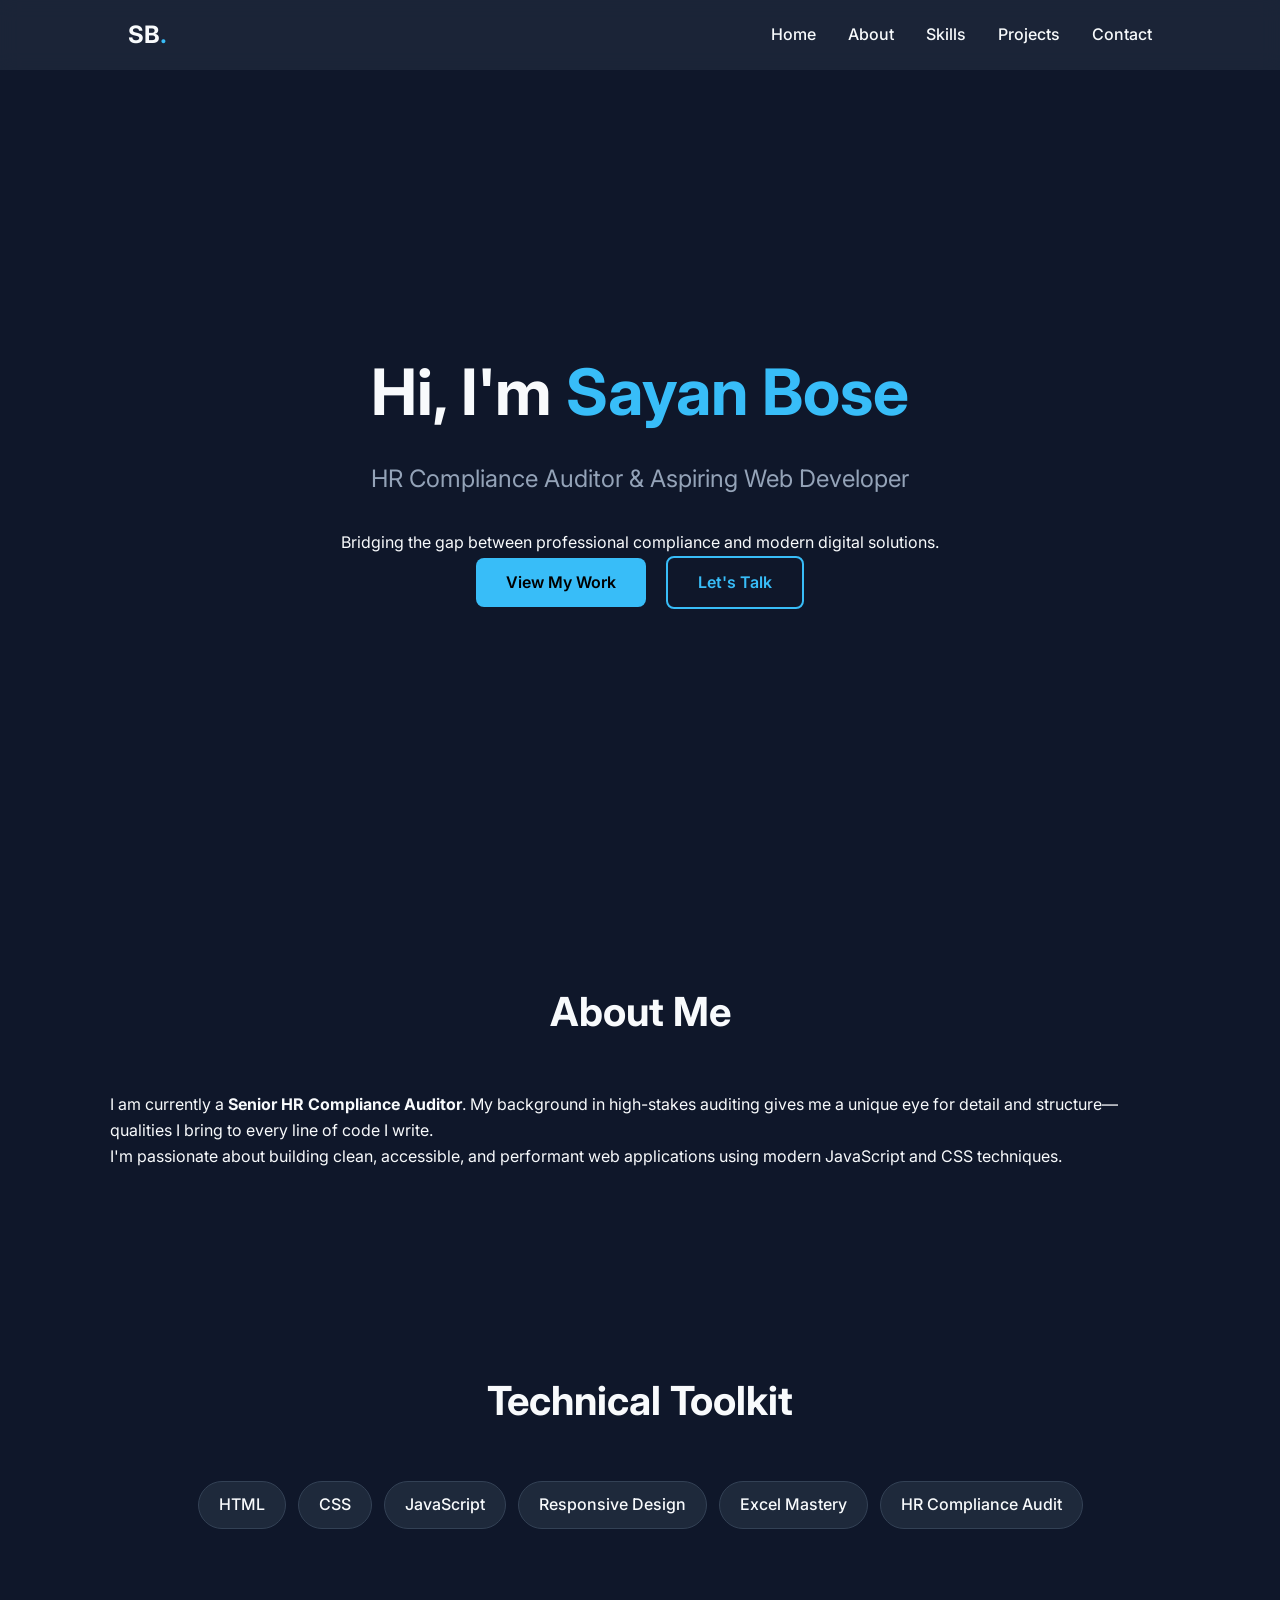
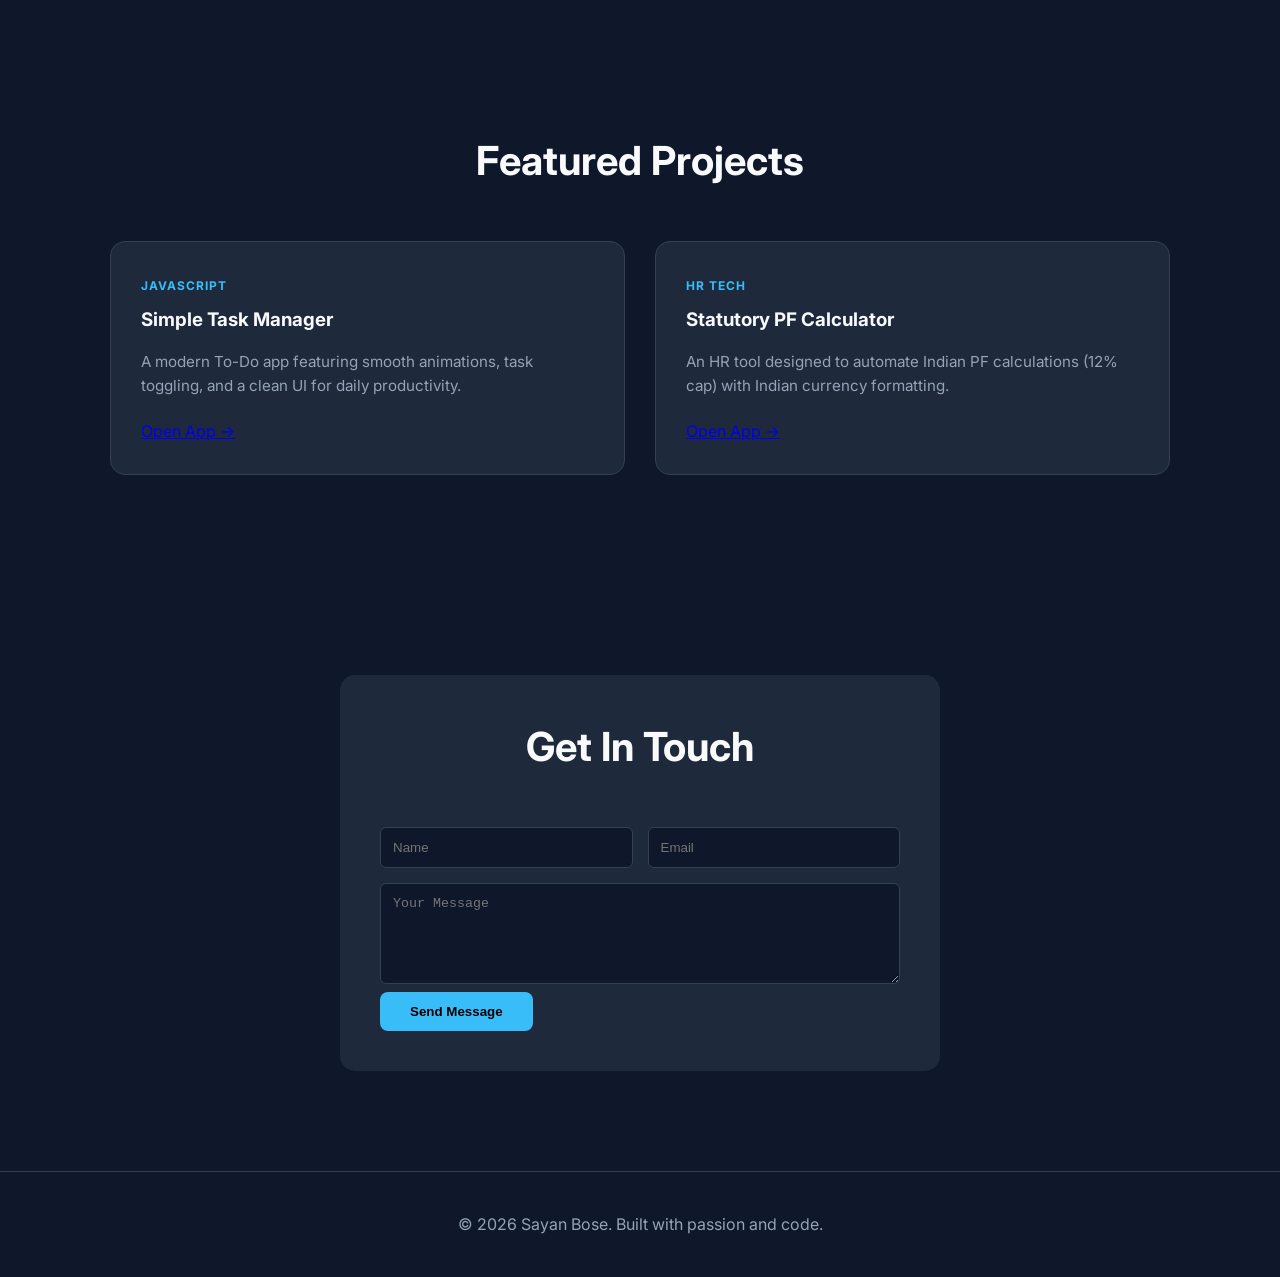
==== index.html @ a534878e "Rename SB-Portfolio.html to index.html" ====
<!DOCTYPE html>
<html lang="en">
<head>
    <meta charset="UTF-8">
    <meta name="viewport" content="width=device-width, initial-scale=1.0">
    <title>Sayan Bose | Portfolio</title>
    <link href="https://fonts.googleapis.com/css2?family=Inter:wght@300;400;600;700&display=swap" rel="stylesheet">
    <link rel="stylesheet" href="style.css">
</head>
<body>
    <header>
        <div class="logo">SB<span>.</span></div>
        <nav>
            <ul class="nav-links">
                <li><a href="#home">Home</a></li>
                <li><a href="#about">About</a></li>
                <li><a href="#skills">Skills</a></li>
                <li><a href="#projects">Projects</a></li>
                <li><a href="#contact">Contact</a></li>
            </ul>
        </nav>
    </header>

    <main>
        <section id="home" class="hero">
            <div class="hero-content">
                <h1>Hi, I'm <span class="highlight">Sayan Bose</span></h1>
                <p class="subtitle">HR Compliance Auditor & Aspiring Web Developer</p>
                <p>Bridging the gap between professional compliance and modern digital solutions.</p>
                <div class="cta-buttons">
                    <a href="#projects" class="btn primary">View My Work</a>
                    <a href="#contact" class="btn secondary">Let's Talk</a>
                </div>
            </div>
        </section>

        <section id="about">
            <div class="container">
                <h2>About Me</h2>
                <div class="about-grid">
                    <p>I am currently a <strong>Senior HR Compliance Auditor</strong>. My background in high-stakes auditing gives me a unique eye for detail and structure—qualities I bring to every line of code I write.</p>
                    <p>I'm passionate about building clean, accessible, and performant web applications using modern JavaScript and CSS techniques.</p>
                </div>
            </div>
        </section>

        <section id="skills">
            <div class="container">
                <h2>Technical Toolkit</h2>
                <div class="skills-grid">
                    <span class="skill-tag">HTML</span>
                    <span class="skill-tag">CSS</span>
                    <span class="skill-tag">JavaScript</span>
                    <span class="skill-tag">Responsive Design</span>
                    <span class="skill-tag">Excel Mastery</span>
                    <span class="skill-tag">HR Compliance Audit</span>
                </div>
            </div>
        </section>

       <section id="projects">
    <div class="container">
        <h2>Featured Projects</h2>
        <div class="projects-grid">
            
            <div class="project-card">
                <div class="project-tag">JavaScript</div>
                <h3>Simple Task Manager</h3>
                <p>A modern To-Do app featuring smooth animations, task toggling, and a clean UI for daily productivity.</p>
                <a href="Task-Manager.html" target="_blank" class="project-link">Open App →</a>
            </div>

            <div class="project-card">
                <div class="project-tag">HR Tech</div>
                <h3>Statutory PF Calculator</h3>
                <p>An HR tool designed to automate Indian PF calculations (12% cap) with Indian currency formatting.</p>
                <a href="Calculate.html" target="_blank" class="project-link">Open App →</a>
            </div>

        </div>
    </div>
</section>

        <section id="contact">
            <div class="container">
                <div class="form-wrapper">
                    <h2>Get In Touch</h2>
                    <form>
                        <div class="input-group" action="https://formspree.io/f/xdawlplo" method="POST">
                            <input type="text" placeholder="Name" required>
                            <input type="email" placeholder="Email" required>
                        </div>
                        <textarea rows="5" placeholder="Your Message" required></textarea>
                        <input type="hidden" name="_captcha" value="false">
                        <button type="submit" class="btn primary">Send Message</button>
                    </form>
                </div>
            </div>
        </section>
    </main>

    <footer>
        <p>© 2026 Sayan Bose. Built with passion and code.</p>
    </footer>
</body>
</html>
---- style.css ----
/* Reset default browser styles */
:root {
    --primary: #38bdf8;
   --primary-hover: #0ea5e9;
   --bg-dark: #0f172a;
    --bg-card: #1e293b;
    --text-main: #f8fafc;
    --text-muted: #94a3b8;
    --transition: all 0.3s ease;
}

* {
    margin: 0;
    padding: 0;
    box-sizing: border-box;
}

html {
    scroll-behavior: smooth;
}

body {
    font-family: 'Inter', sans-serif;
    background-color: var(--bg-dark);
    color: var(--text-main);
    line-height: 1.6;
}

.container {
    max-width: 1100px;
    margin: 0 auto;
    padding: 0 20px;
}

/* Header & Nav */
header {
    background: rgba(30, 41, 59, 0.8);
    backdrop-filter: blur(10px);
    padding: 1rem 10%;
    display: flex;
    justify-content: space-between;
    align-items: center;
    position: sticky;
    top: 0;
    z-index: 1000;
}

.logo {
    font-size: 1.5rem;
    font-weight: 700;
}

.logo span { color: var(--primary); }

.nav-links {
    list-style: none;
    display: flex;

    gap: 2rem;
}

.nav-links a {
    text-decoration: none;
    color: var(--text-main);
    font-weight: 500;
    transition: var(--transition);
}

.nav-links a:hover { color: var(--primary); }

/* Hero Section */
.hero {
    height: 90vh;
    display: flex;
    align-items: center;
    justify-content: center;
    text-align: center;
}

.hero h1 { font-size: clamp(2.5rem, 8vw, 4rem); margin-bottom: 1rem; }
.highlight { color: var(--primary); }
.subtitle { font-size: 1.5rem; color: var(--text-muted); margin-bottom: 2rem; }

/* Buttons */
.btn {
    padding: 12px 30px;
    border-radius: 8px;
    text-decoration: none;
    font-weight: 600;
    transition: var(--transition);
    display: inline-block;
    cursor: pointer;
    border: none;
}

.btn.primary { background: var(--primary); color: #000; margin-right: 1rem; }
.btn.primary:hover { background: var(--primary-hover); transform: translateY(-2px); }
.btn.secondary { border: 2px solid var(--primary); color: var(--primary); background: transparent; }
.btn.secondary:hover { background: var(--primary); color: #000; }

/* Sections */
section { padding: 100px 0; }
h2 { font-size: 2.5rem; margin-bottom: 3rem; text-align: center; }

/* Skills Tags */
.skills-grid {
    display: flex;
    flex-wrap: wrap;
    gap: 12px;
    justify-content: center;
}

.skill-tag {
    background: var(--bg-card);
    border: 1px solid #334155;
    padding: 10px 20px;
    border-radius: 50px;
    font-weight: 500;
}

/* Project Cards */
.project-card {
    background: var(--bg-card);
    padding: 2rem;
    border-radius: 12px;
    border: 1px solid #334155;
    max-width: 600px;
    margin: 0 auto;
    transition: var(--transition);
}

.project-card:hover { border-color: var(--primary); transform: scale(1.02); }

/* Contact Form */
.form-wrapper {
    max-width: 600px;
    margin: 0 auto;
    background: var(--bg-card);
    padding: 40px;
    border-radius: 15px;
}
/* Container for the cards */
.projects-grid {
    display: grid;
    grid-template-columns: repeat(auto-fit, minmax(300px, 1fr));
    gap: 30px;
    margin-top: 20px;
}

/* Enhancing the cards you already had */
.project-card {
    background: var(--bg-card);
    padding: 30px;
    border-radius: 15px;
    border: 1px solid #334155;
    transition: var(--transition);
    text-align: left; /* Better readability for projects */
}

.project-tag {
    display: inline-block;
    color: var(--primary);
    font-size: 0.75rem;
    font-weight: 700;
    text-transform: uppercase;
    letter-spacing: 1px;
    margin-bottom: 10px;
}

.project-card h3 {
    margin-bottom: 15px;
}

.project-card p {
    color: var(--text-muted);
    font-size: 0.95rem;
    margin-bottom: 20px;
}
form .input-group {
    display: grid;
    grid-template-columns: 1fr 1fr;
    gap: 15px;
    margin-bottom: 15px;
}

input, textarea {
    width: 100%;
    padding: 12px;
    background: #0f172a;
    border: 1px solid #334155;
    color: white;
    border-radius: 6px;
    outline: none;
}

input:focus, textarea:focus { border-color: var(--primary); }

/* Footer */
footer {
    text-align: center;
    padding: 40px;
    border-top: 1px solid #334155;
    color: var(--text-muted);
}

/* Mobile Responsive */
@media (max-width: 768px) {
    .nav-links { display: none; } /* Consider adding a burger menu later */
    form .input-group { grid-template-columns: 1fr; }
    .hero h1 { font-size: 2.5rem; }
}
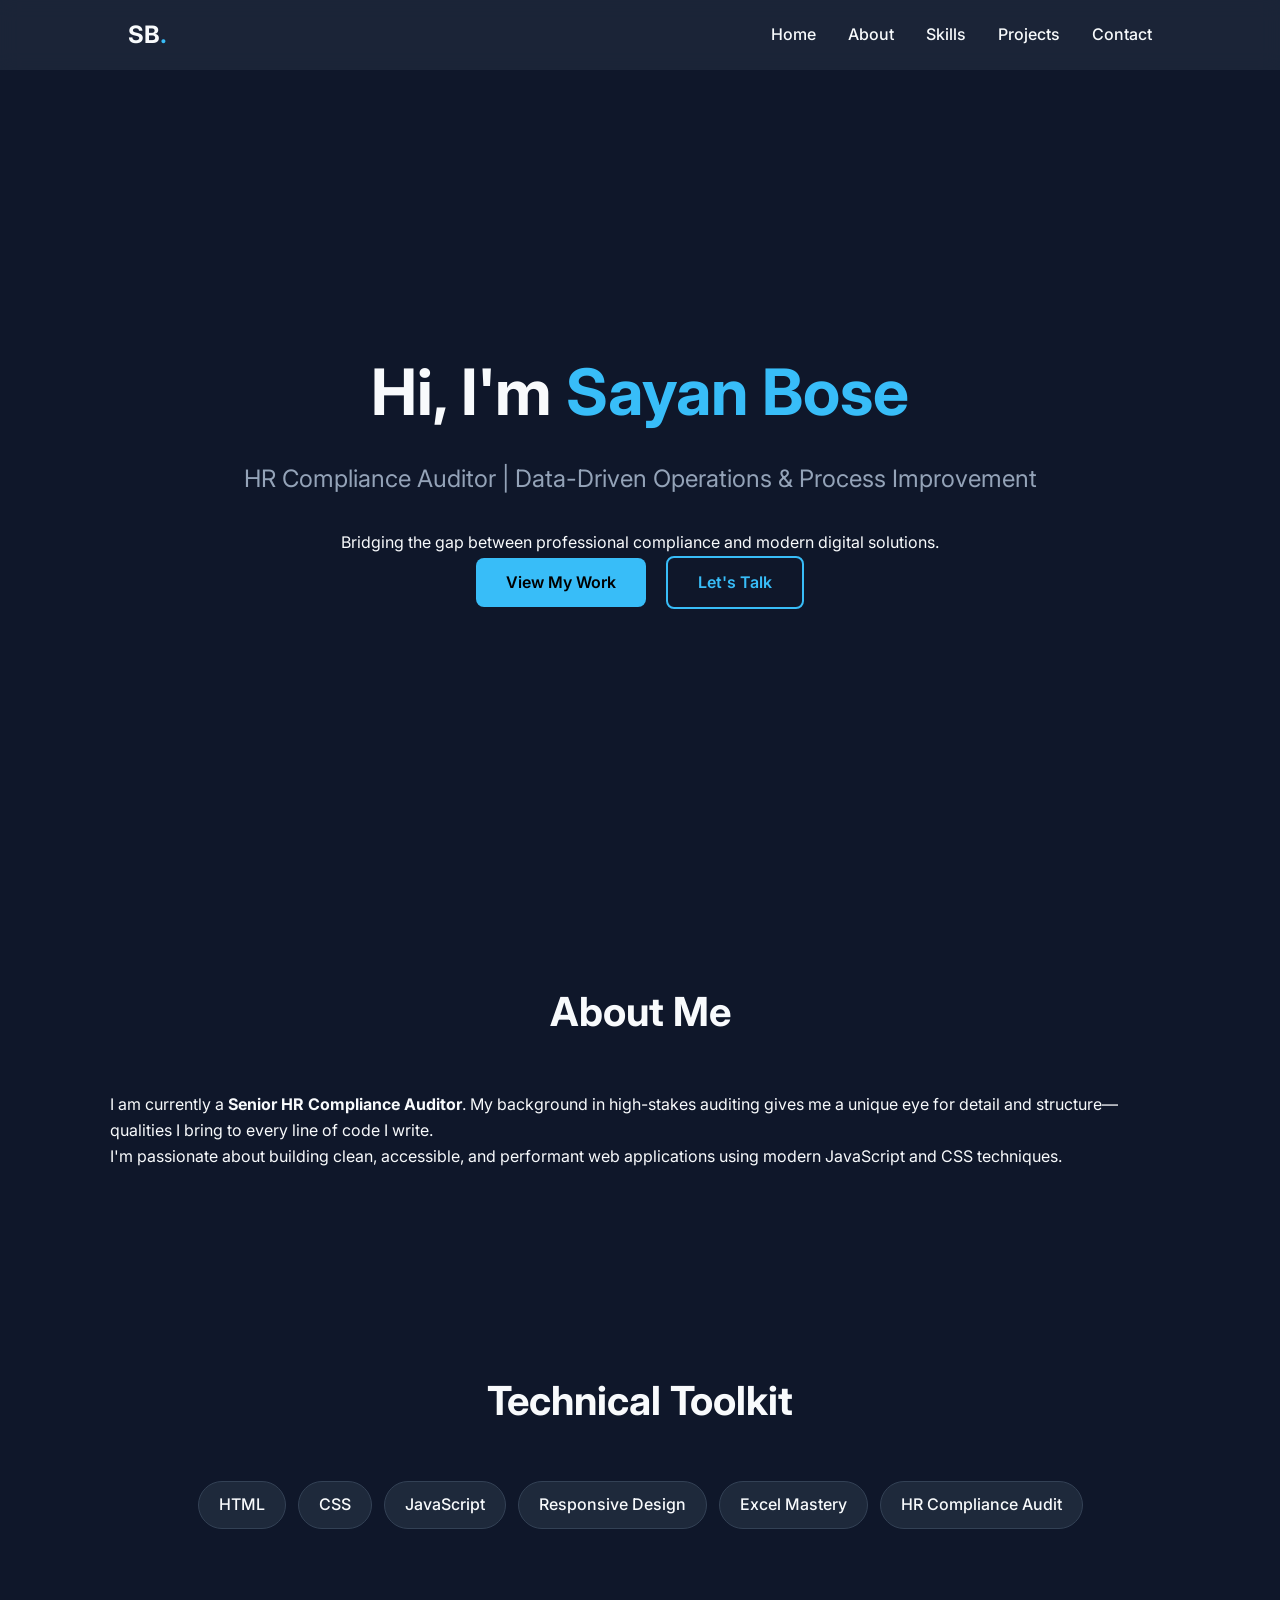
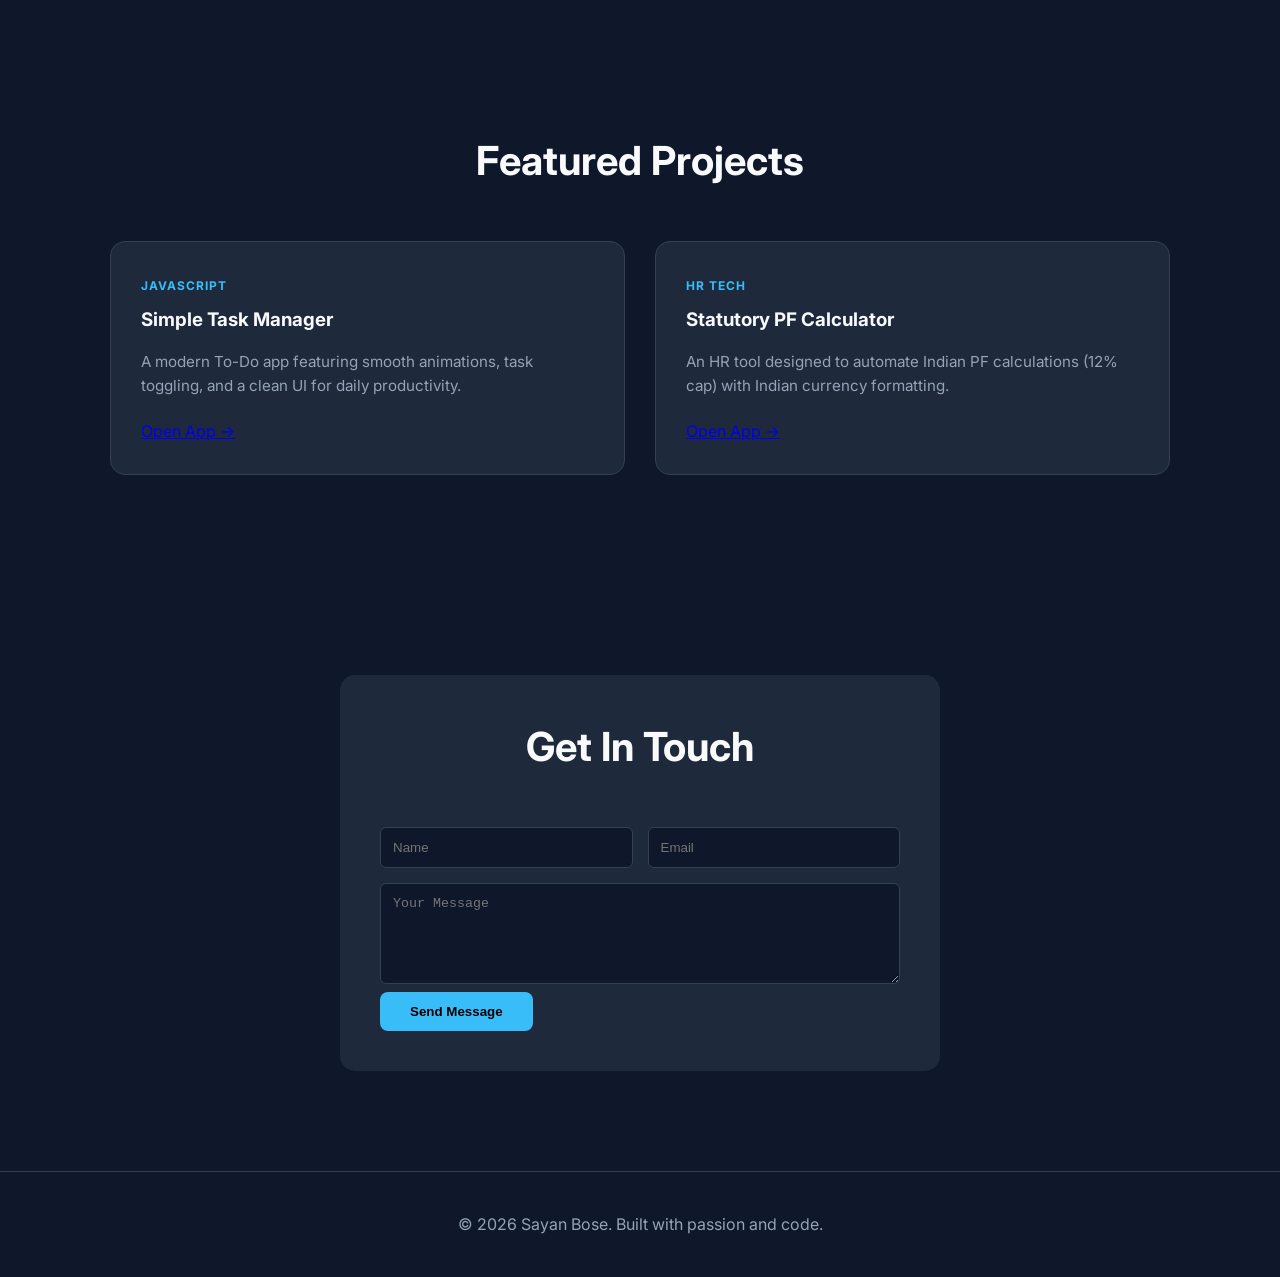
==== commit 1ad8362f: "Update index.html" ====
--- a/index.html
+++ b/index.html
@@ -25,7 +25,7 @@
         <section id="home" class="hero">
             <div class="hero-content">
                 <h1>Hi, I'm <span class="highlight">Sayan Bose</span></h1>
-                <p class="subtitle">HR Compliance Auditor & Aspiring Web Developer</p>
+                <p class="subtitle">HR Compliance Auditor | Data-Driven Operations & Process Improvement</p>
                 <p>Bridging the gap between professional compliance and modern digital solutions.</p>
                 <div class="cta-buttons">
                     <a href="#projects" class="btn primary">View My Work</a>
@@ -74,7 +74,7 @@
                 <div class="project-tag">HR Tech</div>
                 <h3>Statutory PF Calculator</h3>
                 <p>An HR tool designed to automate Indian PF calculations (12% cap) with Indian currency formatting.</p>
-                <a href="Calculate.html" target="_blank" class="project-link">Open App →</a>
+                <a href="Calculator.html" target="_blank" class="project-link">Open App →</a>
             </div>
 
         </div>
@@ -85,15 +85,21 @@
             <div class="container">
                 <div class="form-wrapper">
                     <h2>Get In Touch</h2>
-                    <form>
-                        <div class="input-group" action="https://formspree.io/f/xdawlplo" method="POST">
-                            <input type="text" placeholder="Name" required>
-                            <input type="email" placeholder="Email" required>
-                        </div>
-                        <textarea rows="5" placeholder="Your Message" required></textarea>
-                        <input type="hidden" name="_captcha" value="false">
-                        <button type="submit" class="btn primary">Send Message</button>
-                    </form>
+                    <form action="https://formspree.io/f/xdawlplo" method="POST">
+                       <div class="input-group">
+<input type="text" name="name" placeholder="Name" required>
+<input type="email" name="email" placeholder="Email" required>
+</div>
+
+<textarea name="message" rows="5" name="message" placeholder="Your Message" required></textarea>
+
+<input type="hidden" name="_captcha" value="false">
+
+<input type="hidden" name="_next" value="thankyou.html">
+
+<button type="submit" class="btn primary">Send Message</button>
+
+</form>
                 </div>
             </div>
         </section>
